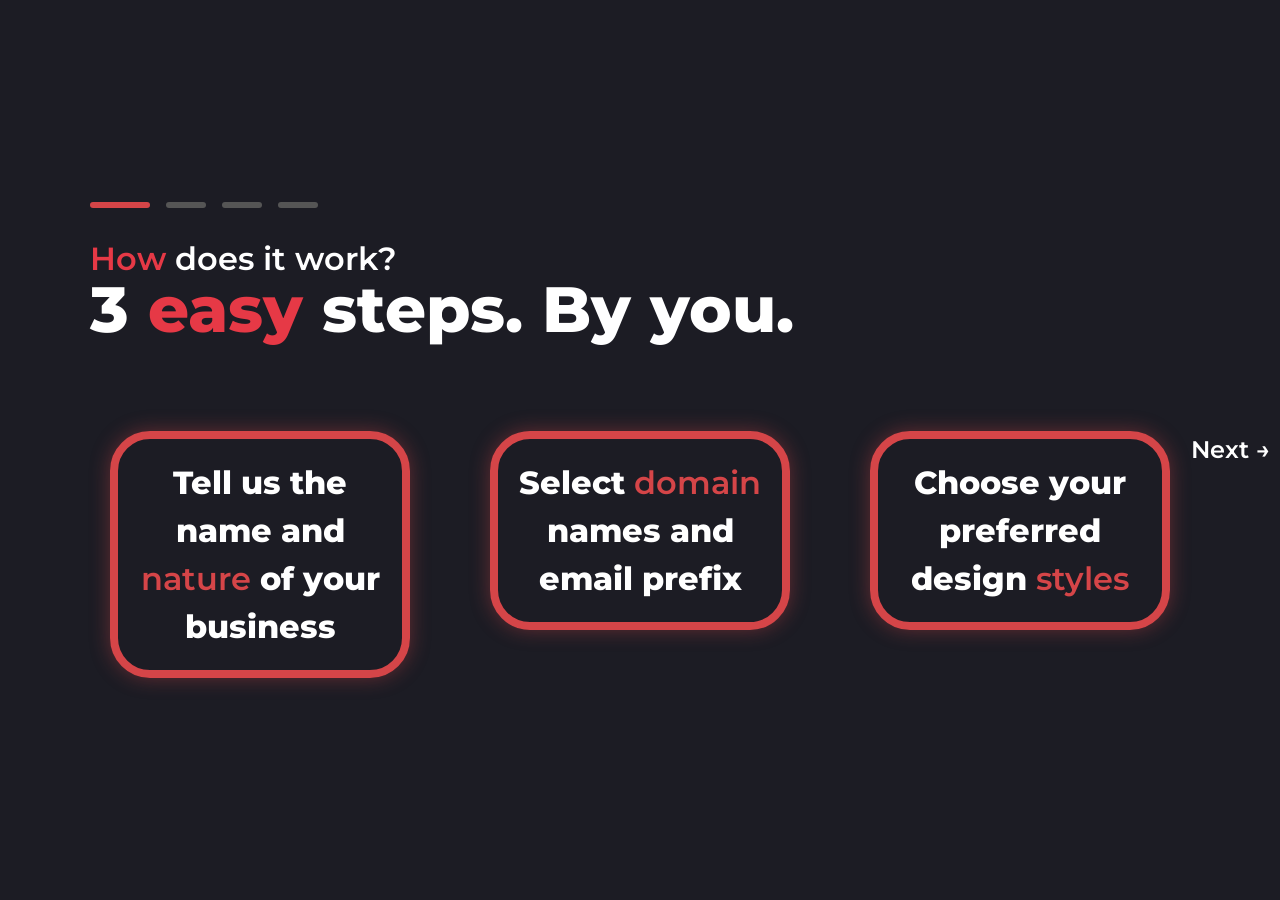
==== ordering.html @ 4df01585 "ordering.html page" ====
<!DOCTYPE html>
<html lang="en">
<head>
  <meta charset="UTF-8">
  <meta name="viewport" content="width=device-width, initial-scale=1.0">
  <title>Ordering Steps</title>
  <link href="https://cdn.jsdelivr.net/npm/bootstrap@5.3.3/dist/css/bootstrap.min.css" rel="stylesheet">
  <link href="https://fonts.googleapis.com/css2?family=Montserrat:wght@100;300;400;600;700&display=swap" rel="stylesheet">
  <style>
    body {
      font-family: 'Montserrat', sans-serif;
      background: #1c1c24;
      color: #fff;
      overflow-x: hidden;
    }

    .section {
      min-height: 100vh;
      padding: 60px 20px;
      display: flex;
      flex-direction: column;
      justify-content: center;
    }

    .container {
      position: relative;
      padding: 20px;
    }

    .step-indicator {
      display: flex;
      gap: 1rem;
      margin-bottom: 2rem;
    }

    .step-indicator .dot {
      width: 40px;
      height: 6px;
      border-radius: 10px;
      background: #555;
      transition: all 0.3s ease;
    }

    .step-indicator .dot.active {
      background: #d54548;
      width: 60px;
    }

    .step-card {
      max-width: 300px;
      border-radius: 40px;
      border: 8px solid #d54548;
      background: transparent;
      padding: 1.2rem;
      text-align: center;
      color: #fff;
      font-weight: 800;
      font-size: 2rem;
      box-shadow: 0 0 20px rgba(213, 69, 72, 0.4);
      transition: transform 0.3s ease, box-shadow 0.3s ease;
      transform-origin: center;
      margin: 10px auto;
    }

    .step-card:hover {
      transform: scale(1.05);
      box-shadow: 0 0 30px rgba(213, 69, 72, 0.6);
    }

    .step-card .highlight {
      color: #d54548;
      font-weight: 600;
    }

    .form-control {
      border-radius: 40px;
      background: #313131;
      border: none;
      color: #fff;
      font-size: 1.2rem;
      padding: 0.9rem 1.3rem;
      transition: transform 0.3s ease, box-shadow 0.3s ease;
      transform-origin: center;
      margin-bottom: 1.5rem; /* Increased spacing between inputs */
    }

    .form-control:hover,
    .form-control:focus {
      transform: scale(1.02);
      box-shadow: 0 0 0 0.25rem rgba(213, 69, 72, 0.4);
      border: none;
    }

    .btn-custom {
      border-radius: 40px;
      padding: 0.7rem 2rem;
      font-weight: 600;
      font-size: 1.1rem;
      display: flex;
      align-items: center;
      gap: 0.5rem;
      background: none;
      border: none;
      color: #fff;
      transition: transform 0.3s ease;
      transform-origin: center;
      margin: 5px;
    }

    .btn-custom:hover {
      transform: scale(1.1);
    }

    .btn-red, .btn-dark {
      color: #fff;
    }

    .highlight {
      color: #e63946;
    }

    .step-title {
      font-size: 2rem;
      font-weight: 600;
    }

    .step-subtitle {
      font-size: 4rem;
      font-weight: 800;
      line-height: 0.7em;
      margin-bottom: 5rem;
    }

    .step-box {
      background: transparent;
      border: 2px solid #e63946;
      border-radius: 12px;
      padding: 20px;
      min-width: 220px;
      text-align: center;
      font-weight: 500;
      font-size: 1.1rem;
      box-shadow: 0px 4px 12px rgba(230, 57, 70, 0.4);
      transition: transform 0.3s ease, box-shadow 0.3s ease;
      transform-origin: center;
      margin: 10px auto;
    }

    .step-box:hover {
      transform: scale(1.05);
      box-shadow: 0px 4px 20px rgba(230, 57, 70, 0.6);
    }

    .section-white {
      background: #fff;
      color: #000;
    }

    .section-white .step-title,
    .section-white .step-subtitle {
      color: #000;
    }

    .section-white .form-control.dark-bg {
      background: #1c1c24;
      color: #fff;
    }

    .section-white .form-control.dark-bg::placeholder {
      color: rgba(255, 255, 255, 0.8);
      font-weight: 500;
    }

    .section-white .form-control.highlight-bg {
      background: #e63946;
      color: #fff;
    }

    .section-white .form-control.highlight-bg::placeholder {
      color: #1c1c24;
      font-weight: 500;
    }

    .section-white .step-indicator .dot {
      background: #aaa;
    }

    .section-white .step-indicator .dot.active {
      background: #d54548;
    }

    .fw-bold {
      font-weight: 700 !important;
    }

    .carousel-control-prev-icon,
    .carousel-control-next-icon {
      background-color: #d54548;
      border-radius: 50%;
      width: 2rem;
      height: 2rem;
      transition: transform 0.3s ease;
      transform-origin: center;
    }

    .carousel-control-prev-icon:hover,
    .carousel-control-next-icon:hover {
      transform: scale(1.2);
    }

    .row {
      margin-left: -20px;
      margin-right: -20px;
    }

    .col-md-4 {
      padding: 10px;
    }

    /* Step arrow styles */
    .nav-arrow {
      position: fixed;
      top: 50%;
      transform: translateY(-50%);
      font-size: 1.5rem;
      background: none;
      border: none;
      cursor: pointer;
      z-index: 1000;
      color: #fff;
      display: flex;
      align-items: center;
      gap: 5px;
      font-family: 'Montserrat', sans-serif;
      font-weight: 600;
      transition: transform 0.3s ease;
      padding: 10px;
    }

    .nav-arrow:hover {
      transform: translateY(-50%) scale(1.2);
    }

    .nav-arrow.prev {
      left: 0;
    }

    .nav-arrow.next {
      right: 0;
    }

    .section-white.active ~ .nav-arrow {
      color: #1c1c24;
    }

    .nav-arrow.hidden {
      display: none;
    }

    /* Equal height columns for Step 3 */
    .section-white .row.equal-height {
      display: flex;
      flex-wrap: wrap;
      align-items: stretch;
    }

    .section-white .row.equal-height .col-md-6 {
      display: flex;
      flex-direction: column;
    }

    .section-white .row.equal-height .col-md-6 > * {
      flex: 1 1 auto;
    }
  </style>
</head>
<body>

  <!-- STEP 1 -->
  <section class="section dark-section">
    <div class="container">
      <div class="step-indicator">
        <div class="dot active"></div>
        <div class="dot"></div>
        <div class="dot"></div>
        <div class="dot"></div>
      </div>
      <h2 class="step-title"><span class="highlight">How</span> does it work?</h2>
      <p class="step-subtitle">3 <span class="highlight">easy</span> steps. By you.</p>
      <div class="row g-4 justify-content-center">
        <div class="col-md-4"><div class="step-card">Tell us the name and <span class="highlight">nature</span> of your business</div></div>
        <div class="col-md-4"><div class="step-card">Select <span class="highlight">domain</span> names and email prefix</div></div>
        <div class="col-md-4"><div class="step-card">Choose your preferred design <span class="highlight">styles</span></div></div>
      </div>
    </div>
  </section>

  <!-- STEP 2 -->
  <section class="section dark-section" style="display: none;">
    <div class="container">
      <div class="step-indicator">
        <div class="dot"></div>
        <div class="dot active"></div>
        <div class="dot"></div>
        <div class="dot"></div>
      </div>
      <h2 class="step-title"><span class="highlight">How</span> does it work?</h2>
      <p class="step-subtitle">3 <span class="highlight">final</span> steps. By us.</p>
      <div class="row g-4 justify-content-center">
        <div class="col-md-4"><div class="step-card"><span class="highlight">Develop</span> and design. Email setup</div></div>
        <div class="col-md-4"><div class="step-card"><span class="highlight">Release</span> demo website for review</div></div>
        <div class="col-md-4"><div class="step-card"><span class="highlight">Publish</span> the site and go live</div></div>
      </div>
    </div>
  </section>

  <!-- STEP 3 -->
  <section class="section section-white" style="display: none;">
    <div class="container">
      <div class="step-indicator">
        <div class="dot"></div>
        <div class="dot"></div>
        <div class="dot active"></div>
        <div class="dot"></div>
      </div>
      <h2 class="step-title">Tell us about <span class="highlight">you</span>.</h2>
      <form class="mt-4">
        <div class="row g-4 equal-height">
          <div class="col-md-6">
            <input type="text" class="form-control dark-bg" placeholder="Name & Surname">
            <input type="email" class="form-control dark-bg" placeholder="Email address">
            <input type="text" class="form-control dark-bg" placeholder="WhatsApp number (optional)">
          </div>
          <div class="col-md-6">
            <input type="text" class="form-control highlight-bg" placeholder="Business Name">
            <textarea class="form-control dark-bg" rows="4" placeholder="Nature of your business"></textarea>
          </div>
        </div>
      </form>
    </div>
  </section>

  <!-- STEP 4 -->
  <section class="section section-white" style="display: none;">
    <div class="container">
      <div class="step-indicator">
        <div class="dot"></div>
        <div class="dot"></div>
        <div class="dot"></div>
        <div class="dot active"></div>
      </div>
      <h2 class="step-title">How do we <span class="highlight">address</span> you?</h2>
      <div class="mb-3">
        <input type="text" class="form-control dark-bg" value="Option1.co.za" readonly>
        <input type="text" class="form-control dark-bg" value="Option2.co.za" readonly>
        <input type="text" class="form-control dark-bg" value="Option3.co.za" readonly>
        <input type="text" class="form-control highlight-bg" placeholder="OR enter a custom domain">
      </div>
    </div>
  </section>

  <!-- Navigation Arrows -->
  <button class="nav-arrow prev hidden" onclick="prevStep(currentStep)">← Back</button>
  <button class="nav-arrow next" onclick="nextStep(currentStep)">Next →</button>

  <script src="https://cdn.jsdelivr.net/npm/bootstrap@5.3.3/dist/js/bootstrap.bundle.min.js"></script>
  <script>
    let currentStep = 0;
    const sections = document.querySelectorAll('.section');
    const prevArrow = document.querySelector('.nav-arrow.prev');
    const nextArrow = document.querySelector('.nav-arrow.next');

    function showStep(step) {
      sections.forEach((sec, i) => {
        sec.style.display = i === step ? 'flex' : 'none';
        sec.classList.toggle('active', i === step);
        prevArrow.classList.toggle('hidden', step === 0);
        nextArrow.classList.toggle('hidden', step === sections.length - 1);
      });
      currentStep = step;
    }

    function nextStep(step) {
      if (step < sections.length - 1) showStep(step + 1);
    }

    function prevStep(step) {
      if (step > 0) showStep(step - 1);
    }

    document.addEventListener('DOMContentLoaded', () => showStep(0));
  </script>
</body>
</html>
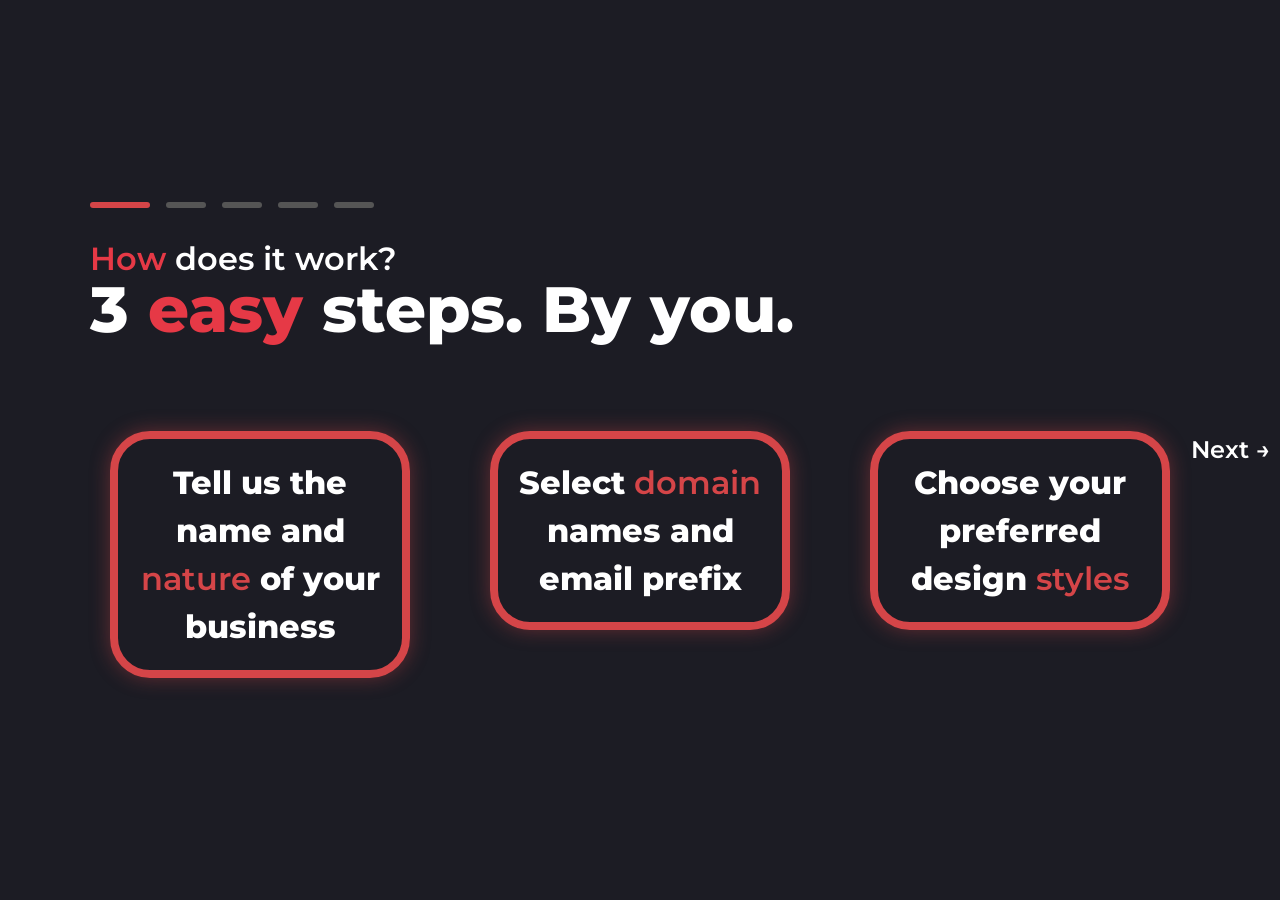
==== commit 2203d2b0: "ordering.html page" ====
--- a/ordering.html
+++ b/ordering.html
@@ -129,6 +129,13 @@
       font-weight: 800;
       line-height: 0.7em;
       margin-bottom: 5rem;
+    }
+
+    .step-title-customd {
+      font-size: 1.5rem;
+      font-weight: 800;
+      margin-top: 2rem;
+      margin-bottom: 1rem;
     }
 
     .step-box {
@@ -272,6 +279,85 @@
     .section-white .row.equal-height .col-md-6 > * {
       flex: 1 1 auto;
     }
+    
+    /* Domain restriction note */
+    .domain-note {
+      font-size: 0.9rem;
+      font-weight: 800;
+      color: #666;
+      text-align: end;
+      margin-top: -1rem;
+      margin-bottom: 2rem;
+    }
+    
+    /* Design style box */
+    .design-style-box {
+      background: #f8f9fa;
+      border-radius: 20px;
+      padding: 20px;
+      margin-bottom: 20px;
+      cursor: pointer;
+      transition: all 0.3s ease;
+      border: 2px solid transparent;
+    }
+    
+    .design-style-box:hover, .design-style-box.selected {
+      border-color: #d54548;
+      transform: translateY(-5px);
+      box-shadow: 0 10px 20px rgba(0,0,0,0.1);
+    }
+    
+    .design-style-box h4 {
+      color: #333;
+      margin-bottom: 10px;
+    }
+    
+    .design-style-box p {
+      color: #666;
+      font-size: 0.9rem;
+      margin: 0;
+    }
+    
+    /* Color picker styles */
+    .color-picker {
+      display: flex;
+      gap: 10px;
+      margin: 30px 0;
+    }
+    
+    .color-option {
+      width: 40px;
+      height: 40px;
+      border-radius: 50%;
+      cursor: pointer;
+      transition: all 0.3s ease;
+      border: 3px solid transparent;
+    }
+    
+    .color-option:hover, .color-option.selected {
+      transform: scale(1.2);
+      border-color: #fff;
+      box-shadow: 0 0 10px rgba(0,0,0,0.3);
+    }
+    
+    /* Step 5 submit button */
+    .submit-btn {
+      background: #d54548;
+      color: white;
+      border: none;
+      border-radius: 40px;
+      padding: 15px 40px;
+      font-size: 1.2rem;
+      font-weight: 600;
+      margin-right: 0px;
+      display: block;
+      transition: all 0.3s ease;
+    }
+    
+    .submit-btn:hover {
+      transform: scale(1.05);
+      background: #c03c3f;
+    }
   </style>
 </head>
 <body>
@@ -281,6 +367,7 @@
     <div class="container">
       <div class="step-indicator">
         <div class="dot active"></div>
+        <div class="dot"></div>
         <div class="dot"></div>
         <div class="dot"></div>
         <div class="dot"></div>
@@ -303,6 +390,7 @@
         <div class="dot active"></div>
         <div class="dot"></div>
         <div class="dot"></div>
+        <div class="dot"></div>
       </div>
       <h2 class="step-title"><span class="highlight">How</span> does it work?</h2>
       <p class="step-subtitle">3 <span class="highlight">final</span> steps. By us.</p>
@@ -321,6 +409,7 @@
         <div class="dot"></div>
         <div class="dot"></div>
         <div class="dot active"></div>
+        <div class="dot"></div>
         <div class="dot"></div>
       </div>
       <h2 class="step-title">Tell us about <span class="highlight">you</span>.</h2>
@@ -348,14 +437,50 @@
         <div class="dot"></div>
         <div class="dot"></div>
         <div class="dot active"></div>
+        <div class="dot"></div>
       </div>
       <h2 class="step-title">How do we <span class="highlight">address</span> you?</h2>
+      
       <div class="mb-3">
         <input type="text" class="form-control dark-bg" value="Option1.co.za" readonly>
         <input type="text" class="form-control dark-bg" value="Option2.co.za" readonly>
         <input type="text" class="form-control dark-bg" value="Option3.co.za" readonly>
+        <h2 class="step-title-customd">OR enter a custom domain</h2>
         <input type="text" class="form-control highlight-bg" placeholder="OR enter a custom domain">
-      </div>
+        <p class="domain-note">*Domains are restricted to .co.za suffixes</p>
+      </div>
+    </div>
+  </section>
+
+  <!-- STEP 5 -->
+  <section class="section section-white" style="display: none;">
+    <div class="container">
+      <div class="step-indicator">
+        <div class="dot"></div>
+        <div class="dot"></div>
+        <div class="dot"></div>
+        <div class="dot"></div>
+        <div class="dot active"></div>
+      </div>
+      <h2 class="step-title">How do we <span class="highlight">decorate</span> you?</h2>
+      
+      <h4 class="mt-4">Design Style</h4>
+      <div class="design-style-box selected">
+        <h4>Minimalist →</h4>
+        <p>Clean, spacious, and elegant. Minimalist design uses ample white space, subtle color palettes, and only essential elements to deliver content with maximum clarity. Prioritizes user experience and simplicity.</p>
+      </div>
+      
+      <h4 class="mt-4">Base Colour</h4>
+      <div class="color-picker">
+        <div class="color-option selected" style="background-color: #d54548;"></div>
+        <div class="color-option" style="background-color: #2a9d8f;"></div>
+        <div class="color-option" style="background-color: #e9c46a;"></div>
+        <div class="color-option" style="background-color: #264653;"></div>
+        <div class="color-option" style="background-color: #f4a261;"></div>
+        <div class="color-option" style="background-color: #e76f51;"></div>
+      </div>
+      
+      <button class="submit-btn">Submit</button>
     </div>
   </section>
 
@@ -388,7 +513,28 @@
       if (step > 0) showStep(step - 1);
     }
 
-    document.addEventListener('DOMContentLoaded', () => showStep(0));
+    // Add interactivity to design style and color options
+    document.addEventListener('DOMContentLoaded', function() {
+      showStep(0);
+      
+      // Design style selection
+      const designBoxes = document.querySelectorAll('.design-style-box');
+      designBoxes.forEach(box => {
+        box.addEventListener('click', function() {
+          designBoxes.forEach(b => b.classList.remove('selected'));
+          this.classList.add('selected');
+        });
+      });
+      
+      // Color selection
+      const colorOptions = document.querySelectorAll('.color-option');
+      colorOptions.forEach(option => {
+        option.addEventListener('click', function() {
+          colorOptions.forEach(o => o.classList.remove('selected'));
+          this.classList.add('selected');
+        });
+      });
+    });
   </script>
 </body>
 </html>
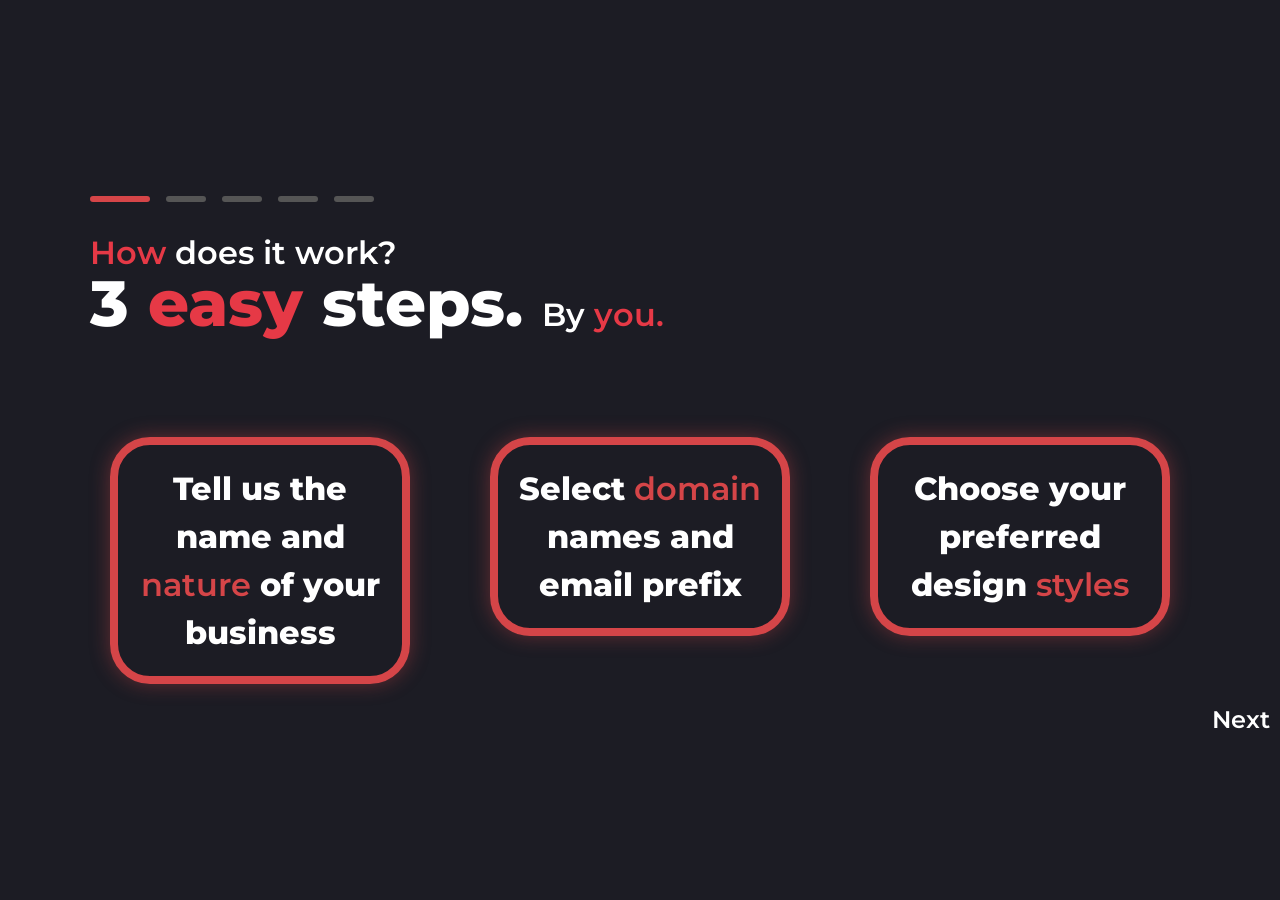
==== commit 3ed39a6d: "front-end updates" ====
--- a/ordering.html
+++ b/ordering.html
@@ -227,7 +227,7 @@
     /* Step arrow styles */
     .nav-arrow {
       position: fixed;
-      top: 50%;
+      top: 80%;
       transform: translateY(-50%);
       font-size: 1.5rem;
       background: none;
@@ -349,9 +349,11 @@
       padding: 15px 40px;
       font-size: 1.2rem;
       font-weight: 600;
-      margin-right: 0px;
+      margin: 20px;
       display: block;
       transition: all 0.3s ease;
+      margin-left: auto;
+      margin-right: 0;
     }
     
     .submit-btn:hover {
@@ -373,7 +375,7 @@
         <div class="dot"></div>
       </div>
       <h2 class="step-title"><span class="highlight">How</span> does it work?</h2>
-      <p class="step-subtitle">3 <span class="highlight">easy</span> steps. By you.</p>
+      <p class="step-subtitle">3 <span class="highlight">easy</span> steps. <span class="step-title">By <span class="highlight">you.</span></span></p>
       <div class="row g-4 justify-content-center">
         <div class="col-md-4"><div class="step-card">Tell us the name and <span class="highlight">nature</span> of your business</div></div>
         <div class="col-md-4"><div class="step-card">Select <span class="highlight">domain</span> names and email prefix</div></div>
@@ -393,7 +395,7 @@
         <div class="dot"></div>
       </div>
       <h2 class="step-title"><span class="highlight">How</span> does it work?</h2>
-      <p class="step-subtitle">3 <span class="highlight">final</span> steps. By us.</p>
+      <p class="step-subtitle">3 <span class="highlight">final</span> steps. <span class="step-title">By <span class="highlight">us.</span></span></p>
       <div class="row g-4 justify-content-center">
         <div class="col-md-4"><div class="step-card"><span class="highlight">Develop</span> and design. Email setup</div></div>
         <div class="col-md-4"><div class="step-card"><span class="highlight">Release</span> demo website for review</div></div>
@@ -485,8 +487,8 @@
   </section>
 
   <!-- Navigation Arrows -->
-  <button class="nav-arrow prev hidden" onclick="prevStep(currentStep)">← Back</button>
-  <button class="nav-arrow next" onclick="nextStep(currentStep)">Next →</button>
+  <button class="nav-arrow prev hidden" onclick="prevStep(currentStep)">Back</button>
+  <button class="nav-arrow next" onclick="nextStep(currentStep)">Next</button>
 
   <script src="https://cdn.jsdelivr.net/npm/bootstrap@5.3.3/dist/js/bootstrap.bundle.min.js"></script>
   <script>
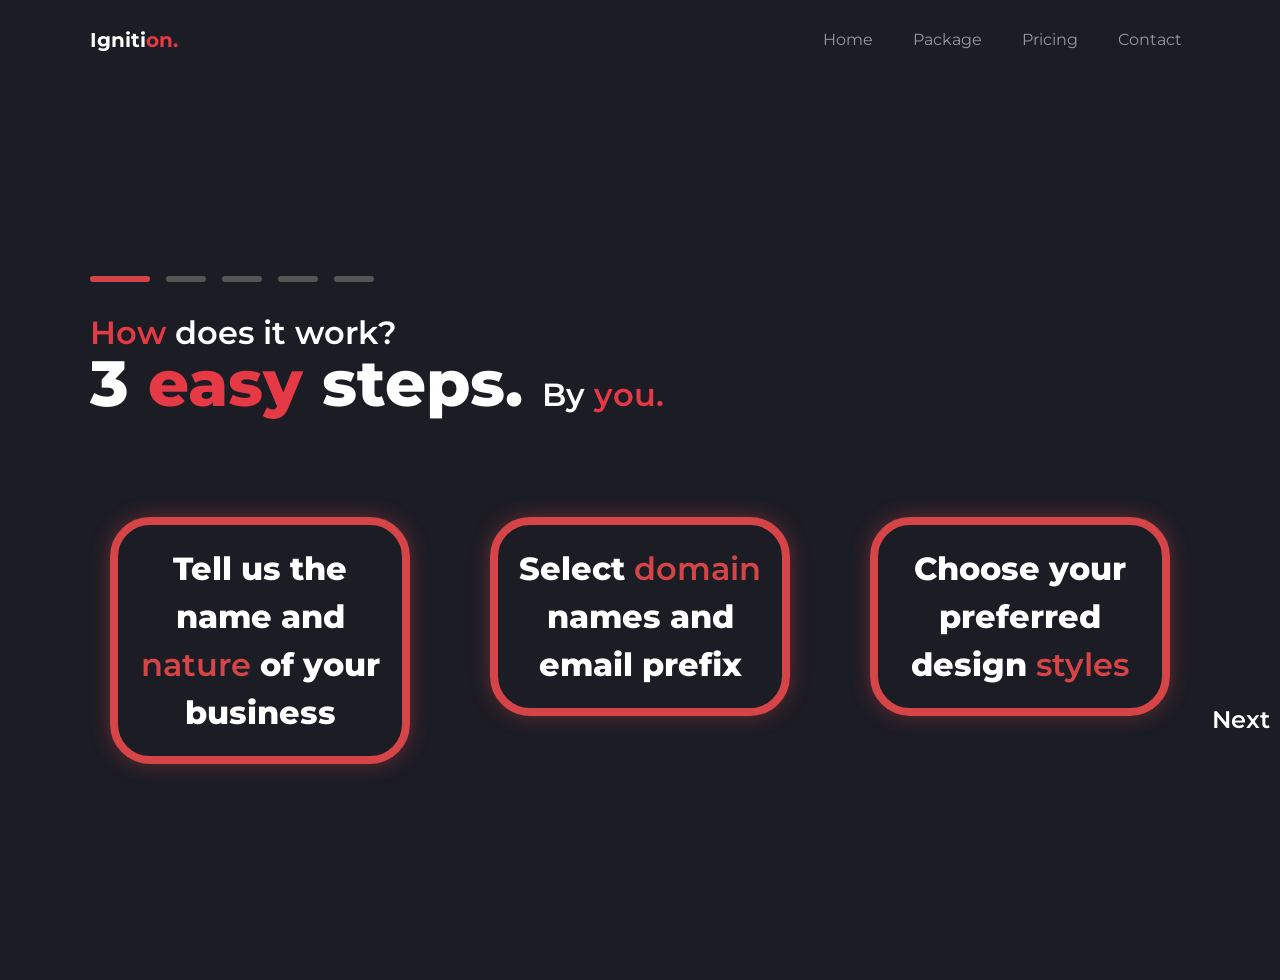
==== commit a9f13a2d: "added nav bar to ordering" ====
--- a/ordering.html
+++ b/ordering.html
@@ -363,6 +363,22 @@
   </style>
 </head>
 <body>
+
+  <nav class="navbar navbar-expand-lg navbar-dark container">
+      <a class="navbar-brand fw-bold" href="#">Igniti<span class="highlight">on.</span></a>
+      <button class="navbar-toggler" type="button" data-bs-toggle="collapse" data-bs-target="#mainNav">
+        <span class="navbar-toggler-icon"></span>
+      </button>
+
+      <div class="collapse navbar-collapse justify-content-end" id="mainNav">
+        <ul class="navbar-nav gap-4">
+          <li class="nav-item"><a class="nav-link" href="#">Home</a></li>
+          <li class="nav-item"><a class="nav-link" href="#products-section">Package</a></li>
+          <li class="nav-item"><a class="nav-link" href="#pricing-section">Pricing</a></li>
+          <li class="nav-item"><a class="nav-link" href="#contact">Contact</a></li>
+        </ul>
+      </div>
+    </nav>
 
   <!-- STEP 1 -->
   <section class="section dark-section">
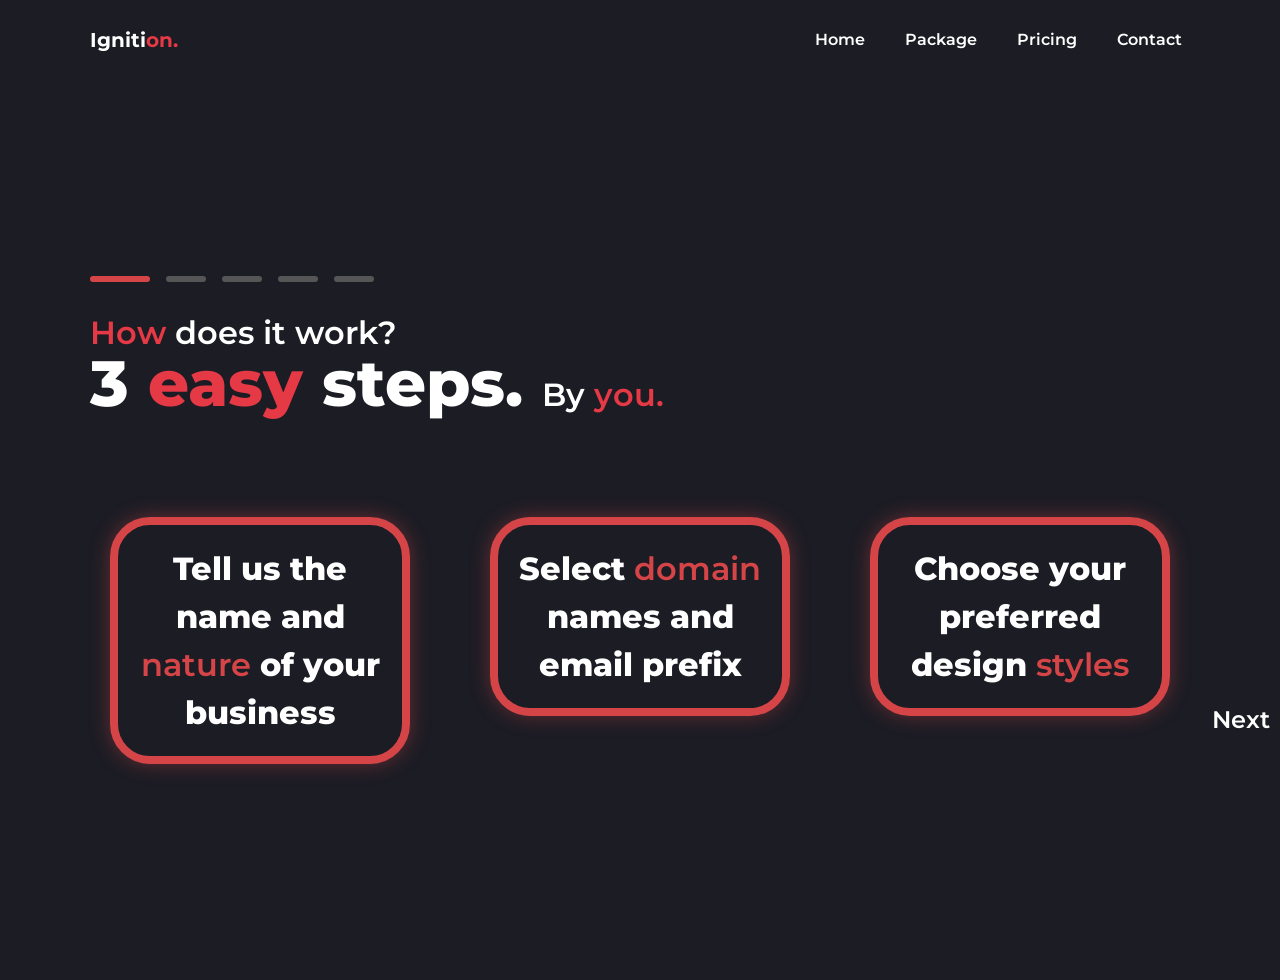
==== commit 9181c2c7: "nav update" ====
--- a/ordering.html
+++ b/ordering.html
@@ -13,6 +13,19 @@
       color: #fff;
       overflow-x: hidden;
     }
+
+
+    nav li a {
+      color: white !important;
+      font-size: 15px;
+      font-weight: 600 !important;
+      transition: transform 0.4s ease; /* Add scaling transition */
+    }
+
+    nav li a:hover {
+      transform: scale(1.1); /* Scale nav links on hover */
+    }
+
 
     .section {
       min-height: 100vh;
@@ -372,10 +385,10 @@
 
       <div class="collapse navbar-collapse justify-content-end" id="mainNav">
         <ul class="navbar-nav gap-4">
-          <li class="nav-item"><a class="nav-link" href="#">Home</a></li>
-          <li class="nav-item"><a class="nav-link" href="#products-section">Package</a></li>
-          <li class="nav-item"><a class="nav-link" href="#pricing-section">Pricing</a></li>
-          <li class="nav-item"><a class="nav-link" href="#contact">Contact</a></li>
+          <li class="nav-item"><a class="nav-link" href="index1.html">Home</a></li>
+          <li class="nav-item"><a class="nav-link" href="index1.html#products-section">Package</a></li>
+          <li class="nav-item"><a class="nav-link" href="index1.html#pricing-section">Pricing</a></li>
+          <li class="nav-item"><a class="nav-link" href="index1.html#contact">Contact</a></li>
         </ul>
       </div>
     </nav>
